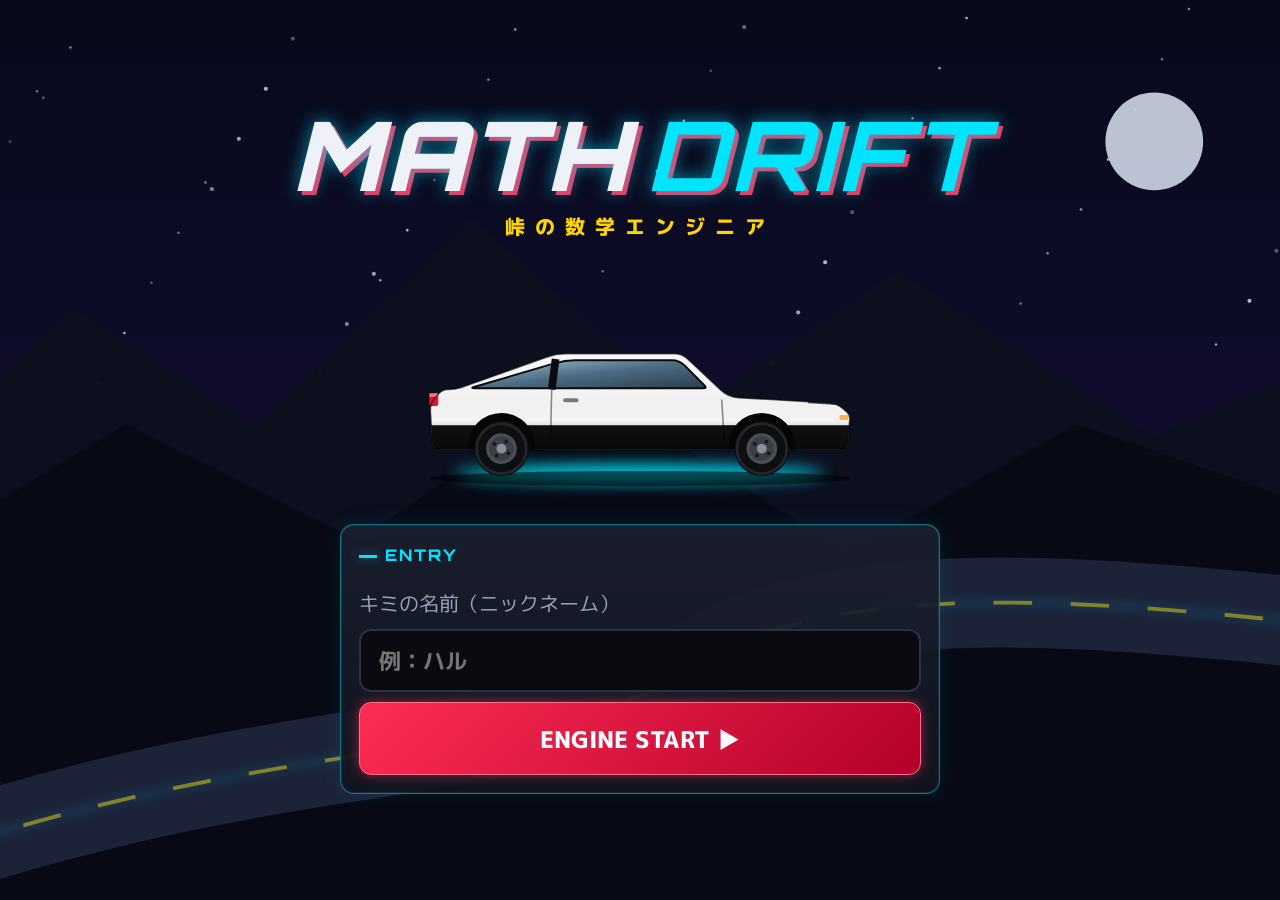
==== index.html @ 702e0f7e "MATH DRIFT: 中1数学学習ゲーム（全7章・70ステップ・702問） - ステップ学習（ブリーフィング→練習→本番）、ライバルバトル - ピットイン復習モード、手書き・テキストメモ - GP・" ====
<!doctype html>
<html lang="ja">
<head>
<meta charset="utf-8">
<meta name="viewport" content="width=device-width, initial-scale=1, viewport-fit=cover, user-scalable=no">
<meta name="theme-color" content="#07080c">
<meta name="apple-mobile-web-app-capable" content="yes">
<meta name="mobile-web-app-capable" content="yes">
<meta name="apple-mobile-web-app-status-bar-style" content="black-translucent">
<meta name="apple-mobile-web-app-title" content="MATH DRIFT">
<title>MATH DRIFT</title>
<link rel="manifest" href="manifest.webmanifest">
<link rel="icon" href="icons/icon.svg" type="image/svg+xml">
<link rel="apple-touch-icon" href="icons/icon-180.png">
<link rel="preconnect" href="https://fonts.googleapis.com">
<link rel="preconnect" href="https://fonts.gstatic.com" crossorigin>
<link href="https://fonts.googleapis.com/css2?family=Orbitron:wght@600;800;900&family=M+PLUS+1p:wght@500;700;800&display=swap" rel="stylesheet">
<link rel="stylesheet" href="css/base.css">
<link rel="stylesheet" href="css/components.css">
<link rel="stylesheet" href="css/screens.css">
</head>
<body>
<div id="app"></div>
<div id="toast-layer"></div>
<div id="modal-layer"></div>
<noscript>JavaScriptを有効にしてください。</noscript>
<script type="module" src="js/main.js"></script>
</body>
</html>
---- css/base.css ----
/* ===== MATH DRIFT : base ===== */
:root{
  --bg:#07080c;
  --bg2:#0e1118;
  --panel:#141822;
  --panel2:#1b2030;
  --line:#2a3145;
  --text:#eef2f8;
  --muted:#9aa4ba;
  --cyan:#00e5ff;
  --red:#ff2d55;
  --yellow:#ffd400;
  --green:#2bff88;
  --orange:#ff8a00;
  --purple:#b26bff;
  --ok:#2bff88;
  --ng:#ff3b5c;
  --glow-c:0 0 12px rgba(0,229,255,.55);
  --glow-r:0 0 12px rgba(255,45,85,.55);
  --radius:14px;
  --fs:20px;
  --font-jp:"M PLUS 1p","Hiragino Sans","Hiragino Kaku Gothic ProN",system-ui,sans-serif;
  --font-en:"Orbitron","M PLUS 1p",system-ui,sans-serif;
  --safe-t:env(safe-area-inset-top,0px);
  --safe-b:env(safe-area-inset-bottom,0px);
}
html[data-fs="s"]{--fs:17px}
html[data-fs="l"]{--fs:24px}
html[data-contrast="high"]{
  --bg:#000;--bg2:#000;--panel:#0b0b0b;--panel2:#161616;--line:#666;--text:#fff;--muted:#ddd;
}
html[data-anim="off"] *{animation:none!important;transition:none!important}

*{box-sizing:border-box;-webkit-tap-highlight-color:transparent}
html,body{margin:0;height:100%;background:var(--bg);color:var(--text)}
body{
  font-family:var(--font-jp);font-size:var(--fs);line-height:1.6;
  -webkit-text-size-adjust:100%;overscroll-behavior:none;
  -webkit-user-select:none;user-select:none;
  background:
    radial-gradient(1200px 600px at 80% -10%,rgba(0,229,255,.10),transparent 60%),
    radial-gradient(900px 500px at -10% 110%,rgba(255,45,85,.10),transparent 60%),
    repeating-linear-gradient(45deg,#0a0c11 0 4px,#07080c 4px 8px);
  background-attachment:fixed;
}
textarea,input{-webkit-user-select:text;user-select:text;font-family:inherit}
button{font-family:inherit;color:inherit}
#app{min-height:100%;padding-top:var(--safe-t);padding-bottom:var(--safe-b)}
.en{font-family:var(--font-en);letter-spacing:.06em}
.muted{color:var(--muted)}
.hidden{display:none!important}
.row{display:flex;gap:12px;align-items:center}
.col{display:flex;flex-direction:column;gap:12px}
.grow{flex:1}
.wrap{flex-wrap:wrap}
.center{text-align:center}
.spacer{height:16px}
h1,h2,h3{margin:0;line-height:1.3}
sup{font-size:.7em;line-height:0}
.frac{display:inline-flex;flex-direction:column;align-items:center;vertical-align:middle;margin:0 .15em;font-size:.92em;line-height:1.15}
.frac>span:first-child{border-bottom:2px solid currentColor;padding:0 .2em}
.frac>span:last-child{padding:0 .2em}
.hl{color:var(--yellow);font-weight:800}
.hc{color:var(--cyan);font-weight:800}
.hr{color:var(--red);font-weight:800}
.box{border:1px solid var(--line);border-radius:10px;padding:.4em .7em;background:rgba(255,255,255,.03);margin:.4em 0}
::-webkit-scrollbar{width:8px;height:8px}
::-webkit-scrollbar-thumb{background:#2a3145;border-radius:8px}
---- css/components.css ----
/* ===== components ===== */
.btn{
  appearance:none;border:1px solid var(--line);background:linear-gradient(180deg,#232a3b,#171c28);
  color:var(--text);font-weight:800;font-size:1em;padding:.6em 1.1em;border-radius:12px;min-height:48px;min-width:48px;
  cursor:pointer;transition:transform .08s,box-shadow .2s,border-color .2s;display:inline-flex;align-items:center;justify-content:center;gap:.4em;
}
.btn:active{transform:scale(.96)}
.btn:disabled{opacity:.4;pointer-events:none}
.btn-primary{background:linear-gradient(135deg,#00c2ff,#0077ff);border-color:#5fd8ff;box-shadow:var(--glow-c);color:#fff}
.btn-red{background:linear-gradient(135deg,#ff2d55,#b3002a);border-color:#ff6f8c;box-shadow:var(--glow-r);color:#fff}
.btn-yellow{background:linear-gradient(135deg,#ffd400,#ff9500);border-color:#ffe36b;color:#1a1300;box-shadow:0 0 12px rgba(255,212,0,.45)}
.btn-ghost{background:transparent}
.btn-sm{min-height:40px;padding:.3em .8em;font-size:.85em}
.btn-lg{font-size:1.15em;padding:.8em 1.6em;min-height:60px}
.btn-block{width:100%}
.icon-btn{width:52px;height:52px;padding:0;font-size:1.3em}

.panel{background:linear-gradient(180deg,rgba(27,32,48,.92),rgba(17,21,31,.92));border:1px solid var(--line);border-radius:var(--radius);padding:18px;position:relative}
.panel.neon{border-color:rgba(0,229,255,.45);box-shadow:0 0 0 1px rgba(0,229,255,.12) inset,0 0 24px rgba(0,229,255,.08)}
.panel-title{font-family:var(--font-en);font-weight:800;letter-spacing:.12em;font-size:.8em;color:var(--cyan);margin-bottom:8px;display:flex;align-items:center;gap:8px}
.panel-title::before{content:"";width:18px;height:3px;background:var(--cyan);box-shadow:var(--glow-c)}
.tape{height:10px;background:repeating-linear-gradient(-45deg,var(--yellow) 0 12px,#111 12px 24px);border-radius:3px;opacity:.9}

.chip{display:inline-flex;align-items:center;gap:.3em;padding:.15em .6em;border-radius:999px;font-size:.75em;font-weight:800;border:1px solid var(--line);background:rgba(255,255,255,.04)}
.chip.c{color:var(--cyan);border-color:rgba(0,229,255,.5)}
.chip.r{color:var(--red);border-color:rgba(255,45,85,.5)}
.chip.y{color:var(--yellow);border-color:rgba(255,212,0,.5)}
.chip.g{color:var(--green);border-color:rgba(43,255,136,.5)}

.topbar{position:sticky;top:0;z-index:20;display:flex;align-items:center;gap:10px;padding:10px 14px;background:rgba(7,8,12,.86);backdrop-filter:blur(10px);-webkit-backdrop-filter:blur(10px);border-bottom:1px solid var(--line)}
.topbar .title{font-weight:800;font-size:1.05em;flex:1;min-width:0;overflow:hidden;text-overflow:ellipsis;white-space:nowrap}
.gp-badge{font-family:var(--font-en);font-weight:800;color:var(--yellow);display:flex;align-items:center;gap:6px;font-size:.95em}
.gp-badge .coin{width:22px;height:22px;border-radius:50%;background:radial-gradient(circle at 35% 30%,#fff6b0,#ffd400 45%,#c79100);display:inline-flex;align-items:center;justify-content:center;color:#5a3d00;font-size:.6em;font-weight:900}

.page{max-width:1180px;margin:0 auto;padding:16px}

.stars{color:#3a4155;letter-spacing:.05em;font-size:1.05em}
.stars .on{color:var(--yellow);text-shadow:0 0 8px rgba(255,212,0,.6)}

.progress{height:10px;border-radius:99px;background:#0b0d13;border:1px solid var(--line);overflow:hidden}
.progress>div{height:100%;background:linear-gradient(90deg,var(--cyan),#7cf5ff);box-shadow:var(--glow-c);border-radius:99px;transition:width .5s}

/* toast */
#toast-layer{position:fixed;left:50%;top:calc(14px + var(--safe-t));transform:translateX(-50%);z-index:200;display:flex;flex-direction:column;gap:8px;align-items:center;pointer-events:none}
.toast{background:rgba(15,18,27,.96);border:1px solid var(--cyan);box-shadow:var(--glow-c);padding:10px 18px;border-radius:12px;font-weight:800;animation:toastIn .3s ease-out}
.toast.gp{border-color:var(--yellow);box-shadow:0 0 14px rgba(255,212,0,.5);color:var(--yellow)}
.toast.ach{border-color:var(--purple);box-shadow:0 0 14px rgba(178,107,255,.6)}
.toast.out{opacity:0;transform:translateY(-10px);transition:.4s}
@keyframes toastIn{from{opacity:0;transform:translateY(-14px)}}

/* modal */
.modal-wrap{position:fixed;inset:0;z-index:150;background:rgba(0,0,0,.7);display:flex;align-items:center;justify-content:center;padding:20px;animation:fade .2s}
.modal-wrap.out{opacity:0;transition:.2s}
.modal{background:linear-gradient(180deg,#1a2030,#10141e);border:1px solid rgba(0,229,255,.5);box-shadow:0 0 40px rgba(0,229,255,.18);border-radius:18px;max-width:620px;width:100%;max-height:88vh;overflow:auto;padding:22px;animation:pop .25s ease-out}
.modal.wide{max-width:900px}
.modal-title{font-weight:800;font-size:1.3em;margin-bottom:10px}
.modal-btns{display:flex;gap:10px;justify-content:flex-end;margin-top:18px;flex-wrap:wrap}
@keyframes fade{from{opacity:0}}
@keyframes pop{from{opacity:0;transform:scale(.92)}}

/* keypad */
.keypad{display:grid;grid-template-columns:repeat(5,1fr);gap:8px}
.key{appearance:none;border:1px solid #2c3449;background:linear-gradient(180deg,#222939,#161b27);color:var(--text);
  border-radius:12px;font-size:1.25em;font-weight:800;min-height:58px;cursor:pointer;font-family:var(--font-jp)}
.key:active{background:#2e3850;transform:scale(.95)}
.key.op{color:var(--cyan)}
.key.var{color:var(--yellow);font-style:italic;font-family:"Times New Roman",serif;font-size:1.45em}
.key.fn{font-size:.9em;color:var(--muted)}
.key.del{color:var(--red)}
.answer-box{min-height:72px;border:2px solid var(--line);border-radius:14px;background:#090b10;display:flex;align-items:center;padding:8px 16px;font-size:1.6em;font-weight:800;gap:10px;overflow-x:auto}
.answer-box.focus{border-color:var(--cyan);box-shadow:var(--glow-c)}
.answer-box .pre{color:var(--muted);font-size:.8em;white-space:nowrap}
.answer-box .val{flex:1;white-space:nowrap}
.answer-box .unit{color:var(--muted);font-size:.7em}
.answer-box .caret{display:inline-block;width:3px;height:1.1em;background:var(--cyan);vertical-align:middle;animation:blink 1s steps(1) infinite;margin-left:2px}
@keyframes blink{50%{opacity:0}}

.choices{display:grid;gap:10px}
.choice{appearance:none;text-align:left;border:2px solid var(--line);background:#11151f;color:var(--text);border-radius:14px;padding:14px 16px;font-size:1em;font-weight:700;cursor:pointer;display:flex;gap:12px;align-items:center;min-height:58px}
.choice .lbl{font-family:var(--font-en);color:var(--cyan);font-weight:900;min-width:1.6em}
.choice.sel{border-color:var(--cyan);box-shadow:var(--glow-c);background:#0f2230}
.choice.right{border-color:var(--ok);background:#0d2a1c}
.choice.wrong{border-color:var(--ng);background:#2a0f16}

.order-pool,.order-ans{display:flex;flex-wrap:wrap;gap:8px;min-height:60px;padding:8px;border-radius:12px}
.order-ans{border:2px dashed var(--line);background:#090b10}
.order-item{border:1px solid var(--line);background:#1a2030;padding:10px 14px;border-radius:10px;font-weight:700;cursor:pointer;font-size:.95em}
.order-item .no{color:var(--yellow);font-family:var(--font-en);margin-right:6px}

/* figure */
.fig{display:flex;justify-content:center;margin:10px 0}
.fig svg{max-width:100%;height:auto;max-height:300px}
.fig svg text{font-family:var(--font-jp)}

/* tabs */
.tabs{display:flex;gap:6px;overflow-x:auto;padding-bottom:4px}
.tab{appearance:none;border:1px solid var(--line);background:#121621;color:var(--muted);border-radius:10px;padding:8px 14px;font-weight:800;white-space:nowrap;cursor:pointer;min-height:44px;font-size:.9em}
.tab.on{color:#fff;border-color:var(--cyan);background:#0f2230;box-shadow:var(--glow-c)}
---- css/screens.css ----
/* ===== screens ===== */
a{color:inherit;text-decoration:none}
.small{font-size:.8em}
.text-input{background:#090b10;border:2px solid var(--line);border-radius:12px;color:var(--text);font-size:1.1em;padding:.6em .8em;width:100%;font-weight:700}
.text-input:focus{outline:none;border-color:var(--cyan);box-shadow:var(--glow-c)}
.scene-bg{position:absolute;inset:0;width:100%;height:100%;z-index:0}

/* logo */
.logo{display:flex;flex-direction:column;align-items:center}
.logo-main{font-size:clamp(46px,9vw,96px);font-weight:900;font-style:italic;letter-spacing:.04em;line-height:1;
  text-shadow:0 0 18px rgba(0,229,255,.6),4px 4px 0 #ff2d55}
.logo-main b{color:var(--cyan);margin-left:.15em}
.logo-sub{font-weight:800;letter-spacing:.5em;color:var(--yellow);margin-top:8px}
.logo-mini{font-weight:900;font-style:italic;font-size:1.15em}
.logo-mini b{color:var(--cyan);margin-left:.15em}

/* title */
.title-screen{position:relative;min-height:100vh;overflow:hidden;display:flex;align-items:center;justify-content:center}
.title-inner{position:relative;z-index:1;display:flex;flex-direction:column;align-items:center;gap:10px;padding:20px;width:100%;max-width:640px}
.title-car{width:min(560px,90vw);animation:carIn 1s cubic-bezier(.2,.8,.2,1)}
@keyframes carIn{from{transform:translateX(-120%)}}
.title-form{width:100%;display:flex;flex-direction:column;gap:10px}

/* home */
.home{display:grid;grid-template-columns:1.25fr 1fr;gap:16px}
.home-hero{grid-row:span 2;overflow:hidden;min-height:420px;display:flex;flex-direction:column;padding:0}
.hero-bg{position:absolute;inset:0;opacity:.45}
.hero-info,.hero-car,.hero-carname,.hero-stats{position:relative;z-index:1}
.hero-info{padding:18px 18px 0}
.hero-name{font-size:1.5em;font-weight:800}
.hero-name small{font-size:.5em;color:var(--muted);font-family:var(--font-en);letter-spacing:.1em}
.rank-row{display:flex;gap:12px;align-items:center;margin-top:8px}
.rank-badge{font-weight:900;font-size:1.3em;padding:.2em .6em;border:2px solid var(--yellow);color:var(--yellow);border-radius:10px;box-shadow:0 0 12px rgba(255,212,0,.4);font-style:italic}
.hero-car{display:block;margin-top:auto;padding:0 10px}
.hero-car .car-svg{width:100%;filter:drop-shadow(0 10px 20px rgba(0,0,0,.6))}
.hero-carname{text-align:center;font-weight:700;font-size:.9em;margin-top:-10px}
.hero-stats{display:grid;grid-template-columns:repeat(3,1fr);border-top:1px solid var(--line);margin-top:10px;background:rgba(0,0,0,.45)}
.hero-stats div{text-align:center;padding:10px 4px}
.hero-stats b{display:block;font-size:1.4em;color:var(--cyan)}
.hero-stats span{font-size:.75em;color:var(--muted)}
.home-menu{display:grid;grid-template-columns:repeat(3,1fr);gap:10px;align-content:start}
.menu-big{grid-column:1/-1;display:flex;flex-direction:column;padding:16px 18px;border-radius:var(--radius);
  background:linear-gradient(120deg,#ff2d55,#9b0030 60%,#3b0013);border:1px solid #ff6f8c;box-shadow:var(--glow-r);position:relative;overflow:hidden}
.menu-big::after{content:"▶";position:absolute;right:20px;top:50%;transform:translateY(-50%);font-size:2em;opacity:.8}
.mb-label{font-weight:900;font-size:.8em;letter-spacing:.2em;opacity:.85}
.mb-title{font-weight:800;font-size:1.25em;padding-right:40px}
.mb-sub{font-size:.8em;opacity:.85}
.menu-btn{display:flex;flex-direction:column;align-items:flex-start;gap:2px;padding:12px;border-radius:var(--radius);border:1px solid var(--line);
  background:linear-gradient(180deg,#1b2131,#121722);min-height:96px;position:relative;transition:transform .1s}
.menu-btn:active{transform:scale(.97)}
.menu-btn .mi{font-size:1.5em}
.menu-btn b{font-size:.95em}
.menu-btn small{color:var(--muted);font-size:.7em}
.menu-btn .badge{font-style:normal;background:var(--red);color:#fff;border-radius:99px;padding:0 .5em;margin-left:4px;font-weight:800}
.m-pit{border-color:rgba(255,212,0,.4)}
.daily .task{display:flex;gap:10px;align-items:center;padding:8px 4px;border-bottom:1px dashed var(--line)}
.daily .task:last-child{border-bottom:0}
.tchk{width:28px;height:28px;border:2px solid var(--line);border-radius:8px;display:inline-flex;align-items:center;justify-content:center;color:var(--green);font-weight:900}
.task.done .tchk{border-color:var(--green);box-shadow:0 0 8px rgba(43,255,136,.5)}
.task.done .grow{color:var(--muted);text-decoration:line-through}
.tprog{font-size:.85em;color:var(--cyan)}
.treward{font-size:.8em;color:var(--yellow);font-weight:800;min-width:64px;text-align:right}
.task.bonus .grow{font-weight:800}
.cal{display:grid;grid-template-columns:repeat(7,1fr);gap:6px}
.cal-day{border:1px solid var(--line);border-radius:10px;text-align:center;padding:6px 2px;background:#0d1018}
.cal-day small{display:block;font-family:var(--font-en);font-size:.55em;color:var(--muted)}
.cal-day b{font-size:.85em;color:var(--yellow)}
.cal-day.got{opacity:.5}
.cal-day.got b::after{content:" ✔";color:var(--green)}
.cal-day.today{border-color:var(--yellow);box-shadow:0 0 12px rgba(255,212,0,.5)}
.login-big{font-size:3em;font-weight:900;color:var(--yellow);font-style:italic}
.login-gp{font-size:2.2em;font-weight:900;color:var(--yellow);text-shadow:0 0 18px rgba(255,212,0,.6)}

/* map */
.grade-head{margin:16px 0}
.grade-sub{color:var(--cyan);font-size:.75em;letter-spacing:.3em}
.chapter-grid{display:grid;grid-template-columns:repeat(auto-fill,minmax(260px,1fr));gap:14px}
.ch-card{display:flex;flex-direction:column;gap:4px;padding:14px;border-radius:var(--radius);border:1px solid var(--line);background:linear-gradient(160deg,#1a2030,#0e121b);position:relative;overflow:hidden;transition:transform .1s}
.ch-card:active{transform:scale(.98)}
.ch-card.beat{border-color:rgba(43,255,136,.5)}
.ch-no{font-weight:900;color:var(--red);letter-spacing:.15em;font-size:.75em}
.ch-title{font-weight:800;font-size:1.2em}
.ch-stage{color:var(--muted);font-size:.85em}
.ch-car{margin:0 -10px}
.ch-rival{display:flex;flex-direction:column;font-weight:800;font-size:.9em}
.ch-rival small{color:var(--muted);font-weight:500}
.ch-foot{display:flex;gap:10px;align-items:center;font-size:.8em;color:var(--muted);margin-top:4px}
.soon{padding:40px}

/* chapter */
.ch-hero{display:grid;grid-template-columns:1.2fr 1fr;gap:16px;align-items:center}
.ch-hero h2{font-size:1.6em}
.ch-hero-r .car-svg{width:100%}
.sec{margin-top:22px}
.sec-title{display:flex;gap:12px;align-items:baseline;font-size:1.1em;margin-bottom:10px}
.sec-title .en{color:var(--cyan);font-size:.65em;letter-spacing:.2em}
.step-list{display:grid;gap:8px}
.step-card{display:flex;align-items:center;gap:14px;padding:12px 16px;border-radius:12px;border:1px solid var(--line);background:#121722;min-height:60px}
.step-card.clear{border-color:rgba(0,229,255,.35)}
.step-no{color:var(--muted);font-size:.8em;min-width:3.5em}
.step-title{flex:1;font-weight:700}
.battle-card{display:grid;grid-template-columns:auto 1fr auto;gap:16px;align-items:center;margin-top:26px;padding:18px 20px;border-radius:var(--radius);
  background:linear-gradient(120deg,#2a0010,#5a0020 50%,#1a0008);border:2px solid var(--red);box-shadow:var(--glow-r)}
.battle-card.beat{border-color:var(--green);box-shadow:0 0 14px rgba(43,255,136,.4)}
.bc-label{font-weight:900;font-style:italic;color:var(--red);font-size:1.1em}
.bc-title{font-weight:800;font-size:1.2em;display:flex;flex-direction:column}
.bc-title small{font-weight:500;color:var(--muted);font-size:.65em}

/* brief */
.step-brief{max-width:900px}
.brief-top{margin-bottom:12px}
.brief-card{background:linear-gradient(180deg,#151b28,#0f131c);border:1px solid var(--line);border-left:5px solid var(--cyan);border-radius:var(--radius);padding:20px 22px;margin-bottom:14px}
.brief-h{font-weight:800;font-size:1.25em;margin-bottom:10px;display:flex;gap:12px;align-items:baseline}
.brief-h .en{color:var(--cyan);font-size:.6em;letter-spacing:.15em;white-space:nowrap}
.brief-b{line-height:1.9;-webkit-user-select:text;user-select:text}
.brief-ex{margin-top:14px;padding:12px 16px;border-radius:12px;background:rgba(255,212,0,.06);border:1px dashed rgba(255,212,0,.4);line-height:1.9}
.ex-label{color:var(--yellow);font-size:.7em;letter-spacing:.2em}
.brief-dots{display:flex;gap:8px;justify-content:center;margin:6px 0 14px}
.brief-dots i{width:10px;height:10px;border-radius:50%;background:#2a3145}
.brief-dots i.on{background:var(--cyan);box-shadow:var(--glow-c)}
.brief-nav{display:flex;justify-content:space-between;gap:12px}
.brief-skip{text-align:center;margin-top:16px}
.inter{padding-top:40px}
.inter-label{color:var(--cyan);font-weight:900;letter-spacing:.2em}

/* quiz */
.quiz{display:flex;flex-direction:column;min-height:100vh;min-height:100dvh}
.quiz-top .title{font-size:.95em}
.q-dots{display:flex;gap:4px;flex-wrap:wrap;max-width:240px}
.q-dots i{width:12px;height:12px;border-radius:3px;background:#2a3145;transform:skewX(-15deg)}
.q-dots i.ok{background:var(--green)}
.q-dots i.ng{background:var(--red)}
.q-dots i.now{background:var(--cyan);box-shadow:var(--glow-c)}
.quiz-body{flex:1;display:grid;grid-template-columns:1.15fr 1fr;gap:16px;padding:16px;max-width:1280px;width:100%;margin:0 auto}
.q-pane{position:relative;display:flex;flex-direction:column;gap:12px;min-height:0}
.q-card{background:linear-gradient(180deg,#151b28,#10141e);border:1px solid var(--line);border-radius:var(--radius);padding:18px 20px}
.q-no{font-weight:900;color:var(--cyan);font-size:.9em;margin-bottom:6px}
.q-text{font-size:1.12em;line-height:1.9;font-weight:500}
.q-hint{border:1px dashed var(--cyan);border-radius:12px;padding:10px 14px;background:rgba(0,229,255,.06);font-size:.95em}
.work-space{flex:1;min-height:220px;border:1px dashed #2a3145;border-radius:var(--radius);display:flex;align-items:flex-start;justify-content:center;padding:10px;
  background-image:linear-gradient(#1a1f2c 1px,transparent 1px),linear-gradient(90deg,#1a1f2c 1px,transparent 1px);background-size:28px 28px}
.work-space span{color:#3d4660;font-size:.8em}
.memo-canvas{position:absolute;left:0;top:0;pointer-events:none;z-index:5;touch-action:none}
.memo-canvas.active{pointer-events:auto;cursor:crosshair}
.q-pane.drawing{outline:2px solid var(--yellow);outline-offset:4px;border-radius:var(--radius)}
.memo-toolbar{position:fixed;left:50%;bottom:calc(14px + var(--safe-b));transform:translateX(-50%);z-index:60;display:flex;gap:8px;align-items:center;flex-wrap:wrap;justify-content:center;
  background:rgba(12,14,20,.96);border:1px solid var(--yellow);border-radius:16px;padding:8px 12px;box-shadow:0 0 20px rgba(255,212,0,.25);max-width:96vw}
.mt-color{width:40px;height:40px;border-radius:50%;border:3px solid #333;background:var(--c);cursor:pointer}
.mt-color.on{border-color:#fff;box-shadow:0 0 0 2px var(--c)}
.memo-text{width:100%;min-height:200px;background:#090b10;color:var(--text);border:1px solid var(--line);border-radius:12px;padding:12px;font-size:1em}
.a-pane{display:flex;flex-direction:column;gap:12px}
.a-input{display:flex;flex-direction:column;gap:12px}
.fields{display:flex;flex-direction:column;gap:8px}
.fields .answer-box{min-height:60px;font-size:1.35em}
.answer-box.right{border-color:var(--ok);box-shadow:0 0 12px rgba(43,255,136,.4)}
.answer-box.wrong{border-color:var(--ng);box-shadow:0 0 12px rgba(255,59,92,.4)}
.result{border-radius:var(--radius);border:1px solid var(--line);background:#10141e;padding:16px;display:flex;flex-direction:column;gap:10px;animation:pop .25s}
.res-head{display:flex;gap:12px;align-items:baseline;flex-wrap:wrap}
.res-head .en{font-size:2em;font-weight:900;font-style:italic}
.res-head.ok .en{color:var(--green);text-shadow:0 0 16px rgba(43,255,136,.6)}
.res-head.ng .en{color:var(--red);text-shadow:0 0 16px rgba(255,45,85,.6)}
.res-msg{color:var(--yellow);font-weight:700}
.res-ans{font-size:1.15em;padding:8px 12px;border-radius:10px;background:rgba(43,255,136,.08);border:1px solid rgba(43,255,136,.3)}
.explain{border-left:4px solid var(--yellow);padding:8px 14px;background:rgba(255,212,0,.04);border-radius:8px;line-height:1.9;-webkit-user-select:text;user-select:text}
.ex-line+.ex-line{margin-top:4px}
.res-btns{display:flex;gap:10px;flex-wrap:wrap}
.qtable{border-collapse:collapse;margin:10px auto;font-size:.95em}
.qtable th,.qtable td{border:1px solid #3a4258;padding:6px 12px;text-align:center;min-width:44px}
.qtable th{background:#1a2030;color:var(--cyan)}

/* battle */
.race{position:relative;margin:10px 16px 0;padding:8px 70px 8px 8px;border-radius:12px;background:#0b0d13;border:1px solid var(--line)}
.lane{position:relative;height:44px;border-bottom:2px dashed #2a3145}
.lane:last-of-type{border-bottom:0}
.lane-car{position:absolute;top:0;width:96px;transition:left .8s cubic-bezier(.2,.8,.2,1)}
.lane-car .car-svg{width:96px;height:44px}
.lane-car.rival{filter:drop-shadow(0 0 6px rgba(255,45,85,.6))}
.goal{position:absolute;right:8px;top:50%;transform:translateY(-50%);font-weight:900;color:var(--yellow);background:repeating-linear-gradient(45deg,#fff 0 6px,#111 6px 12px);-webkit-background-clip:text;background-clip:text;font-size:1.1em;writing-mode:vertical-rl}
.vs-wrap{display:grid;grid-template-columns:1fr auto 1fr;align-items:center;gap:10px;margin:20px 0}
.vs-side{display:flex;flex-direction:column;align-items:center;text-align:center}
.vs-side small{color:var(--muted)}
.vs-car{width:100%}
.vs-car.flip .car-svg{transform:scaleX(-1)}
.vs{font-size:3em;font-weight:900;font-style:italic;color:var(--red);text-shadow:0 0 20px rgba(255,45,85,.8)}

/* result */
.result-page{max-width:860px;display:flex;flex-direction:column;gap:16px}
.result-hero{text-align:center;padding:26px;border-radius:var(--radius);border:2px solid var(--line);background:#0f131c}
.result-hero.win{border-color:var(--cyan);box-shadow:0 0 30px rgba(0,229,255,.25)}
.result-hero.lose{border-color:#5a2030}
.rh-label{font-size:2.2em;font-weight:900;font-style:italic;color:var(--cyan);text-shadow:0 0 18px rgba(0,229,255,.6)}
.lose .rh-label{color:var(--red);text-shadow:0 0 18px rgba(255,45,85,.5)}
.rh-score{font-size:3.2em;font-weight:900}
.rh-score small{font-size:.4em;color:var(--muted)}
.rh-stars{font-size:2.2em}
.rh-gp{font-size:1.8em;color:var(--yellow);font-weight:900;margin-top:8px;text-shadow:0 0 14px rgba(255,212,0,.6)}
.unlock{margin-top:14px;padding:12px;border:1px solid var(--yellow);border-radius:12px}
.unlock .en{color:var(--yellow);font-weight:900;letter-spacing:.2em}
.res-list{display:flex;flex-wrap:wrap;gap:8px}
.res-item{padding:8px 12px;border-radius:10px;border:1px solid var(--line);font-weight:700;min-width:70px;text-align:center}
.res-item.ok b{color:var(--green)}
.res-item.ng{border-color:rgba(255,45,85,.5)}
.res-item.ng b{color:var(--red)}
.result-btns{justify-content:center}

/* pit */
.pit-summary{display:grid;grid-template-columns:repeat(4,1fr);gap:10px;margin-bottom:12px}
.ps{text-align:center;padding:12px;border-radius:12px;border:1px solid var(--line);background:#121722}
.ps b{display:block;font-size:1.8em}
.ps span{font-size:.8em;color:var(--muted)}
.ps-r b{color:var(--red)}.ps-y b{color:var(--yellow)}.ps-g b{color:var(--green)}
.pit-actions{margin-bottom:14px}
.pit-list{margin-top:14px;display:flex;flex-direction:column;gap:12px}
.pit-gtitle{font-weight:800;color:var(--cyan);margin-bottom:6px;font-size:.95em}
.pit-item{display:flex;gap:12px;align-items:center;padding:10px 14px;border-radius:12px;background:#121722;border:1px solid var(--line);margin-bottom:6px;min-height:56px}
.pi-st{white-space:nowrap}
.pi-q{flex:1;font-size:.9em;overflow:hidden;text-overflow:ellipsis;white-space:nowrap}
.pi-meta{color:var(--muted);font-size:.75em;white-space:nowrap}

/* notes */
.note-ch{margin-bottom:12px}
.note-ch summary{cursor:pointer;font-size:1.05em;padding:4px 0;list-style:none}
.note-ch summary::before{content:"▸ ";color:var(--cyan)}
.note-ch[open]>summary::before{content:"▾ "}
.note-step{margin:8px 0 8px 10px}
.note-step summary{cursor:pointer;font-weight:700;padding:6px 0;color:var(--text)}
.note-cards{padding:8px 0}

/* garage */
.garage-view{display:grid;grid-template-columns:1.4fr 1fr;gap:14px;align-items:center;background:
  radial-gradient(600px 200px at 35% 90%,rgba(0,229,255,.12),transparent 70%),linear-gradient(180deg,#10141e,#0a0c12)}
.gv-car .car-svg{width:100%;filter:drop-shadow(0 12px 18px rgba(0,0,0,.7))}
.gv-info h2{font-size:1.3em;margin:6px 0}
.statbars{margin-top:10px;display:flex;flex-direction:column;gap:6px}
.sb{display:grid;grid-template-columns:70px 1fr 36px;gap:8px;align-items:center;font-size:.8em}
.sbar{height:10px;background:#0b0d13;border-radius:99px;overflow:hidden;border:1px solid var(--line)}
.sbar div{height:100%;border-radius:99px;transition:width .4s}
.car-strip{display:flex;gap:10px;overflow-x:auto;padding:12px 0}
.cs-item{flex:0 0 150px;border:1px solid var(--line);background:#121722;border-radius:12px;padding:6px;cursor:pointer;display:flex;flex-direction:column;align-items:center;color:var(--text)}
.cs-item.on{border-color:var(--cyan);box-shadow:var(--glow-c)}
.cs-item small{font-size:.7em;color:var(--muted)}
.cs-add{justify-content:center;font-size:1.6em;color:var(--yellow);border-style:dashed}
.swatches{display:grid;grid-template-columns:repeat(auto-fill,minmax(110px,1fr));gap:10px;margin-top:10px}
.swatch{border:2px solid var(--line);background:#121722;border-radius:12px;padding:8px;display:flex;flex-direction:column;align-items:center;gap:4px;cursor:pointer;color:var(--text);position:relative}
.swatch .sw{width:44px;height:44px;border-radius:50%;border:2px solid rgba(255,255,255,.3)}
.swatch small{font-size:.7em;text-align:center}
.swatch em{font-style:normal;font-size:.7em;color:var(--yellow)}
.swatch.on,.opt.on{border-color:var(--cyan);box-shadow:var(--glow-c)}
.swatch.locked .sw{opacity:.5}
.opt-grid{display:grid;grid-template-columns:repeat(auto-fill,minmax(170px,1fr));gap:10px;margin-top:10px}
.opt{border:2px solid var(--line);background:#121722;border-radius:12px;padding:12px;display:flex;flex-direction:column;gap:2px;cursor:pointer;color:var(--text);text-align:left;min-height:70px}
.opt small{color:var(--muted)}
.opt.locked small{color:var(--yellow)}
.height-ctl{margin-top:16px}
.height-ctl input[type=range]{width:100%;height:40px;accent-color:var(--cyan)}
input[type=color]{width:44px;height:32px;border:0;background:none;padding:0;margin-left:6px}
.dealer-grid{display:grid;grid-template-columns:repeat(auto-fill,minmax(260px,1fr));gap:14px;margin-top:12px}
.dealer-card{border:1px solid var(--line);border-radius:var(--radius);padding:12px;background:#121722;display:flex;flex-direction:column;gap:6px}
.dealer-card.own{border-color:rgba(0,229,255,.4)}
.dc-foot{margin-top:auto}

/* records & settings */
.rec-stats{display:grid;grid-template-columns:repeat(6,1fr);gap:10px;margin-bottom:14px}
.rec-stats .panel{text-align:center;padding:12px}
.rec-stats small{display:block;color:var(--muted);font-size:.75em}
.rec-stats b{font-size:1.4em;color:var(--cyan)}
.records .panel+.panel{margin-top:14px}
.ch-meter{display:grid;grid-template-columns:200px 1fr 70px;gap:10px;align-items:center;margin:8px 0;font-size:.9em}
.cm-bar{height:14px;background:#0b0d13;border:1px solid var(--line);border-radius:99px;overflow:hidden;display:flex}
.cm-bar .g{background:var(--green)}.cm-bar .r{background:var(--red)}
.ach-grid{display:grid;grid-template-columns:repeat(auto-fill,minmax(180px,1fr));gap:10px}
.ach{border:1px solid var(--line);border-radius:12px;padding:12px;display:flex;flex-direction:column;align-items:center;text-align:center;opacity:.45}
.ach.got{opacity:1;border-color:var(--purple);box-shadow:0 0 12px rgba(178,107,255,.3)}
.ach-ic{font-size:1.8em}
.ach small{color:var(--muted);font-size:.72em}
.settings .panel{margin-bottom:14px}
.set-row{display:flex;gap:8px;align-items:center;flex-wrap:wrap;margin:8px 0}
.set-row>span{min-width:140px;font-weight:700}

/* story */
.story{position:fixed;inset:0;z-index:120;background:#000;overflow:hidden;animation:fade .3s}
.story.out{opacity:0;transition:.3s}
.story-title{position:absolute;top:calc(20px + var(--safe-t));left:24px;z-index:2;font-weight:900;font-style:italic;font-size:1.1em;color:var(--yellow);text-shadow:0 0 12px rgba(255,212,0,.6);
  background:rgba(0,0,0,.5);padding:6px 14px;border-left:4px solid var(--yellow)}
.story-skip{position:absolute;top:calc(18px + var(--safe-t));right:20px;z-index:3}
.story-chara{position:absolute;left:4%;bottom:180px;z-index:1;width:min(280px,34vw)}
.chara-in{animation:charaIn .35s ease-out;filter:drop-shadow(0 0 20px var(--c))}
@keyframes charaIn{from{opacity:0;transform:translateX(-30px)}}
.portrait{width:100%}
.story-box{position:absolute;left:3%;right:3%;bottom:calc(20px + var(--safe-b));z-index:2;min-height:150px;background:rgba(6,8,14,.92);border:2px solid var(--cyan);border-radius:16px;padding:18px 24px 26px;box-shadow:0 0 30px rgba(0,0,0,.6)}
.story-name{position:absolute;top:-18px;left:20px;background:#0b0e16;border:1px solid var(--line);padding:2px 14px;border-radius:8px;font-weight:800}
.story-name small{margin-left:10px;color:var(--muted);font-size:.7em}
.story-text{font-size:1.15em;line-height:1.9;font-weight:600}
.story-text.narration{color:#c8d0e0;font-style:italic}
.story-next{position:absolute;right:20px;bottom:6px;color:var(--cyan);animation:blink 1s infinite}

/* ===== responsive ===== */
@media (max-width:900px){
  .home{grid-template-columns:1fr}
  .home-hero{grid-row:auto}
  .quiz-body{grid-template-columns:1fr}
  .work-space{min-height:160px}
  .ch-hero,.garage-view{grid-template-columns:1fr}
  .rec-stats{grid-template-columns:repeat(3,1fr)}
  .ch-meter{grid-template-columns:130px 1fr 60px}
  .q-dots{display:none}
}
@media (max-width:600px){
  .home-menu{grid-template-columns:repeat(2,1fr)}
  .pit-summary{grid-template-columns:repeat(2,1fr)}
  .battle-card{grid-template-columns:1fr}
  .topbar .btn-sm{padding:.3em .5em}
}
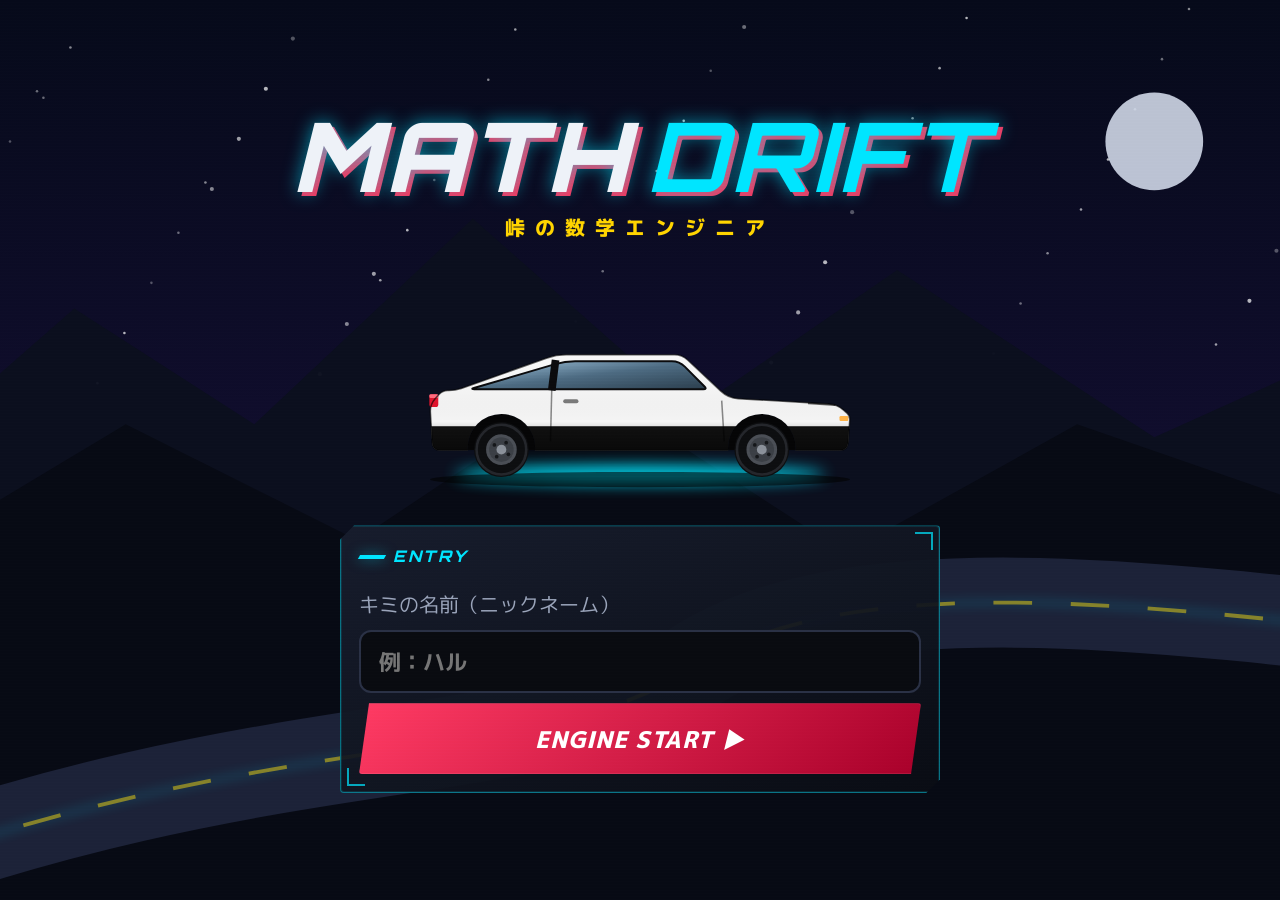
==== commit e3793b29: "UI刷新：アニメ風キャラ立ち絵・レースゲームHUD風デザイン・VS画面とカットイン Co-Authored-By: Claude Opus 5.5 <noreply@anthropic.com>" ====
--- a/index.html
+++ b/index.html
@@ -18,6 +18,7 @@
 <link rel="stylesheet" href="css/base.css">
 <link rel="stylesheet" href="css/components.css">
 <link rel="stylesheet" href="css/screens.css">
+<link rel="stylesheet" href="css/hud.css">
 </head>
 <body>
 <div id="app"></div>
--- a/css/components.css
+++ b/css/components.css
@@ -96,3 +96,12 @@
 .tabs{display:flex;gap:6px;overflow-x:auto;padding-bottom:4px}
 .tab{appearance:none;border:1px solid var(--line);background:#121621;color:var(--muted);border-radius:10px;padding:8px 14px;font-weight:800;white-space:nowrap;cursor:pointer;min-height:44px;font-size:.9em}
 .tab.on{color:#fff;border-color:var(--cyan);background:#0f2230;box-shadow:var(--glow-c)}
+
+/* 分数入力（分母 → 分子） */
+.answer-box .frac.in{font-size:.85em;margin:0 .2em}
+.fpart{display:block;min-width:1.4em;text-align:center;padding:0 .25em;border-radius:6px}
+.fpart.on{background:rgba(0,229,255,.18);box-shadow:0 0 0 2px var(--cyan) inset}
+.fbox{font-style:normal;color:#4a5470}
+.key.fkey .fk{font-size:.62em;line-height:1.25;display:inline-flex;flex-direction:column;align-items:center;white-space:nowrap}
+.key.fkey .fk b{font-size:1.4em;color:var(--yellow)}
+.key.fkey.fon{border-color:var(--yellow);box-shadow:0 0 10px rgba(255,212,0,.45);color:var(--yellow)}
--- a/css/hud.css
+++ b/css/hud.css
@@ -0,0 +1,236 @@
+/* ===== HUD テーマ（レースゲーム風）: 既存スタイルの上書き ===== */
+:root{--cut:14px;--hud-line:rgba(0,229,255,.35)}
+
+body{
+  background:
+    radial-gradient(1400px 700px at 75% -20%,rgba(0,229,255,.13),transparent 60%),
+    radial-gradient(1000px 600px at -10% 120%,rgba(255,45,85,.12),transparent 60%),
+    linear-gradient(rgba(0,229,255,.035) 1px,transparent 1px) 0 0/48px 48px,
+    linear-gradient(90deg,rgba(0,229,255,.035) 1px,transparent 1px) 0 0/48px 48px,
+    #05060a;
+  background-attachment:fixed;
+}
+body::after{content:"";position:fixed;inset:0;pointer-events:none;z-index:300;
+  background:repeating-linear-gradient(0deg,rgba(255,255,255,.018) 0 1px,transparent 1px 3px);mix-blend-mode:overlay}
+
+/* 画面切り替え */
+#app.screen-in>*{animation:screenIn .38s cubic-bezier(.2,.8,.2,1)}
+@keyframes screenIn{from{opacity:0;transform:translateX(26px) skewX(-2deg)}}
+
+/* パネル：角を斜めにカット＋HUDの角括弧 */
+.panel,.q-card,.brief-card,.result,.dealer-card,.ch-card,.step-card,.pit-item,.menu-btn,.ps,.opt,.swatch,.cs-item,.ach,.result-hero,.res-item{
+  border-radius:4px;
+  clip-path:polygon(var(--cut) 0,100% 0,100% calc(100% - var(--cut)),calc(100% - var(--cut)) 100%,0 100%,0 var(--cut));
+}
+.panel{background:linear-gradient(160deg,rgba(24,30,46,.94),rgba(10,13,20,.94));border-color:#263049}
+.panel::after,.q-card::after,.result-hero::after{content:"";position:absolute;inset:6px;pointer-events:none;
+  background:
+    linear-gradient(var(--cyan),var(--cyan)) right top/18px 2px no-repeat,
+    linear-gradient(var(--cyan),var(--cyan)) right top/2px 18px no-repeat,
+    linear-gradient(var(--cyan),var(--cyan)) left bottom/18px 2px no-repeat,
+    linear-gradient(var(--cyan),var(--cyan)) left bottom/2px 18px no-repeat;opacity:.7}
+.panel-title{font-style:italic;letter-spacing:.16em}
+.panel-title::before{width:26px;height:4px;transform:skewX(-30deg)}
+
+/* ボタン：平行四辺形 */
+.btn{border-radius:3px;clip-path:polygon(10px 0,100% 0,calc(100% - 10px) 100%,0 100%);padding-left:1.4em;padding-right:1.4em;
+  font-style:italic;letter-spacing:.03em;border:0;background:linear-gradient(180deg,#2a3247,#181d2b);box-shadow:inset 0 0 0 1px rgba(255,255,255,.08);position:relative;overflow:hidden}
+.btn::after{content:"";position:absolute;top:0;bottom:0;width:40%;left:-60%;background:linear-gradient(100deg,transparent,rgba(255,255,255,.28),transparent);transform:skewX(-20deg);pointer-events:none}
+.btn:active::after{animation:scan .45s ease-out}
+@keyframes scan{to{left:120%}}
+.btn-primary{background:linear-gradient(135deg,#19d4ff,#0063ff)}
+.btn-red{background:linear-gradient(135deg,#ff3b63,#a8002a)}
+.btn-yellow{background:linear-gradient(135deg,#ffe14a,#ff8a00)}
+.btn-ghost{background:transparent;box-shadow:none}
+.icon-btn{clip-path:none;border-radius:50%;padding:0;font-style:normal}
+.key{border-radius:6px}
+.tab{border-radius:3px;clip-path:polygon(8px 0,100% 0,calc(100% - 8px) 100%,0 100%);font-style:italic;padding-left:1.2em;padding-right:1.2em}
+.chip{border-radius:2px;transform:skewX(-12deg)}
+.chip>*{display:inline-block}
+
+/* トップバー */
+.topbar{background:linear-gradient(90deg,rgba(5,7,12,.95),rgba(10,16,28,.9));border-bottom:0;box-shadow:0 1px 0 var(--hud-line),0 6px 20px rgba(0,0,0,.5)}
+.topbar::after{content:"";position:absolute;left:0;right:0;bottom:-3px;height:3px;background:linear-gradient(90deg,var(--cyan) 0 22%,transparent 22% 24%,var(--red) 24% 28%,transparent 28%);opacity:.9}
+.topbar .title{font-style:italic;letter-spacing:.04em}
+.gp-badge{background:rgba(255,212,0,.08);padding:4px 12px 4px 6px;clip-path:polygon(8px 0,100% 0,calc(100% - 8px) 100%,0 100%)}
+
+/* ===== ホーム ===== */
+.home-hero{min-height:470px}
+.hero-bg{opacity:.55}
+.hero-lines{position:absolute;inset:0;overflow:hidden;z-index:0;pointer-events:none}
+.hero-lines i{position:absolute;height:2px;width:30%;background:linear-gradient(90deg,transparent,rgba(0,229,255,.7));animation:speedLine 1.6s linear infinite}
+.hero-lines i:nth-child(1){top:58%;animation-delay:0s}.hero-lines i:nth-child(2){top:66%;animation-delay:.5s;width:20%}
+.hero-lines i:nth-child(3){top:74%;animation-delay:.9s}.hero-lines i:nth-child(4){top:62%;animation-delay:1.2s;width:14%;background:linear-gradient(90deg,transparent,rgba(255,45,85,.7))}
+.hero-lines i:nth-child(5){top:80%;animation-delay:.3s;width:24%}
+@keyframes speedLine{from{left:110%}to{left:-40%}}
+.hero-top{position:relative;z-index:1;display:flex;gap:14px;align-items:center;padding:16px 16px 0}
+.hero-gauge{width:132px;flex:0 0 132px}
+.gauge{width:100%;display:block;filter:drop-shadow(0 0 8px rgba(0,229,255,.35))}
+.gauge-big{font-family:var(--font-en);font-weight:900;font-style:italic;font-size:34px;fill:#fff}
+.hero-gauge.long .gauge-big{font-size:19px}
+.gauge-small{font-family:var(--font-en);font-weight:800;font-size:8.5px;letter-spacing:.12em;fill:var(--cyan)}
+.hero-info{padding:0;flex:1;min-width:0}
+.hud-label{font-size:.62em;color:var(--cyan);letter-spacing:.25em;font-weight:800}
+.hero-name{font-size:1.7em;font-weight:800;font-style:italic;line-height:1.2;overflow:hidden;text-overflow:ellipsis;white-space:nowrap}
+.hero-team{font-size:.7em;color:var(--yellow);letter-spacing:.2em;font-weight:800}
+.hero-me{position:absolute;right:6px;top:4px;width:150px;z-index:0;opacity:.95;
+  -webkit-mask-image:linear-gradient(180deg,#000 70%,transparent);mask-image:linear-gradient(180deg,#000 70%,transparent);filter:drop-shadow(0 0 14px rgba(0,229,255,.35))}
+.hero-car{margin-top:auto;position:relative}
+.hero-car::after{content:"";position:absolute;left:12%;right:12%;bottom:6%;height:16px;border-radius:50%;background:radial-gradient(closest-side,rgba(0,229,255,.45),transparent);filter:blur(4px);z-index:-1}
+.hero-carname{font-style:italic}
+.hero-carname .en{color:var(--cyan);font-size:.8em;margin-right:6px}
+.hero-stats{background:linear-gradient(90deg,rgba(0,0,0,.65),rgba(0,20,30,.65));border-top:1px solid var(--hud-line)}
+.hero-stats b{font-style:italic;font-size:1.6em;text-shadow:0 0 10px rgba(0,229,255,.5)}
+
+.menu-big{border-radius:4px;clip-path:polygon(18px 0,100% 0,100% calc(100% - 18px),calc(100% - 18px) 100%,0 100%,0 18px);min-height:150px;
+  background:linear-gradient(115deg,#ff2d55 0,#a3002e 45%,#2a0010 100%);padding-right:150px}
+.menu-big::before{content:"";position:absolute;inset:0;background:repeating-linear-gradient(-60deg,rgba(255,255,255,.06) 0 2px,transparent 2px 14px);pointer-events:none}
+.menu-big::after{display:none}
+.mb-chara{position:absolute;right:-6px;bottom:-34px;width:170px;filter:drop-shadow(-4px 0 12px rgba(0,0,0,.6))}
+.mb-label{font-style:italic;font-size:.9em;letter-spacing:.3em}
+.mb-title{font-size:1.35em;font-style:italic;padding-right:0}
+.mb-say{margin-top:6px;font-size:.78em;background:rgba(0,0,0,.35);padding:4px 10px;align-self:flex-start;clip-path:polygon(6px 0,100% 0,calc(100% - 6px) 100%,0 100%)}
+.menu-btn{background:linear-gradient(160deg,#1c2336,#0d1119);border-color:#263049;overflow:hidden}
+.menu-btn::after{content:"";position:absolute;right:-20px;bottom:-20px;width:70px;height:70px;border:2px solid rgba(0,229,255,.12);transform:rotate(45deg)}
+.menu-btn b{font-style:italic}
+.menu-btn .mi{filter:drop-shadow(0 0 6px rgba(0,229,255,.5))}
+.cal-day{border-radius:3px;clip-path:polygon(6px 0,100% 0,calc(100% - 6px) 100%,0 100%)}
+.tchk{border-radius:3px;transform:skewX(-10deg)}
+.rank-badge{border-radius:3px}
+
+/* ===== マップ ===== */
+.grade-head h2{font-style:italic;font-size:1.7em}
+.route{display:flex;align-items:center;margin:4px 0 18px;padding:12px 16px;background:rgba(0,0,0,.35);border:1px solid #1e2638;clip-path:polygon(12px 0,100% 0,calc(100% - 12px) 100%,0 100%);overflow-x:auto}
+.route-node{display:flex;flex-direction:column;align-items:center;gap:2px;font-size:.7em;color:var(--muted);flex:0 0 auto}
+.route-node i{width:22px;height:22px;transform:rotate(45deg);border:2px solid #3a4560;background:#0b0e16}
+.route-node.run i{border-color:var(--cyan);box-shadow:var(--glow-c)}
+.route-node.beat i{border-color:var(--green);background:var(--green);box-shadow:0 0 10px rgba(43,255,136,.6)}
+.route-line{flex:1;min-width:24px;height:3px;margin:0 6px 16px;background:repeating-linear-gradient(90deg,#2b3550 0 10px,transparent 10px 16px)}
+.ch-card{background:linear-gradient(160deg,#1a2133,#0a0d14);min-height:300px;border-color:#263049}
+.ch-card::before{content:"";position:absolute;inset:0;background:radial-gradient(260px 200px at 95% 10%,color-mix(in srgb,var(--c) 30%,transparent),transparent 70%);pointer-events:none}
+.ch-chara{position:absolute;right:-14px;top:-6px;width:150px;opacity:.9;z-index:0;
+  -webkit-mask-image:linear-gradient(180deg,#000 55%,transparent 85%);mask-image:linear-gradient(180deg,#000 55%,transparent 85%)}
+.ch-card>*:not(.ch-chara){position:relative;z-index:1}
+.ch-no{font-style:italic;font-size:.85em}
+.ch-title{font-style:italic;font-size:1.3em;max-width:62%}
+.ch-stage{max-width:60%}
+.ch-car{margin-top:auto}
+.ch-hero-r{position:relative}
+.ch-hero-chara{width:170px;margin:-10px auto -40px;filter:drop-shadow(0 0 16px color-mix(in srgb,var(--c) 60%,transparent))}
+.step-card{background:linear-gradient(90deg,#141a28,#0e121b);border-color:#222b40}
+.step-card.clear{border-color:rgba(0,229,255,.4);background:linear-gradient(90deg,#0f2030,#0e121b)}
+.step-title{font-style:italic}
+.battle-card{border-radius:4px;clip-path:polygon(18px 0,100% 0,100% calc(100% - 18px),calc(100% - 18px) 100%,0 100%,0 18px)}
+.sec-title{font-style:italic}
+
+/* ===== 問題画面 ===== */
+.quiz-top{box-shadow:0 1px 0 var(--hud-line)}
+.q-card{background:linear-gradient(170deg,#161d2c,#0b0f17);border-color:#263049;padding-top:22px}
+.q-card::before{content:"";position:absolute;left:0;top:0;height:4px;width:38%;background:linear-gradient(90deg,var(--cyan),transparent)}
+.q-no{font-style:italic;letter-spacing:.12em}
+.answer-box{border-radius:4px;clip-path:polygon(10px 0,100% 0,100% calc(100% - 10px),calc(100% - 10px) 100%,0 100%,0 10px);background:#06080d}
+.res-head .en{font-size:2.2em}
+.res-head.ok{position:relative}
+.result{border-left:4px solid var(--cyan)}
+.result:has(.res-head.ok){border-left-color:var(--green);background:linear-gradient(90deg,rgba(43,255,136,.07),#10141e 40%)}
+.result:has(.res-head.ng){border-left-color:var(--red);background:linear-gradient(90deg,rgba(255,45,85,.07),#10141e 40%)}
+
+/* ===== リザルト ===== */
+.result-hero{position:relative;overflow:hidden;padding:30px 26px 26px 220px;text-align:left;min-height:260px;background:linear-gradient(120deg,#0b1220,#0a0d14)}
+.result-hero::before{content:"";position:absolute;left:0;right:0;top:0;height:14px;
+  background:repeating-conic-gradient(#fff 0 25%,#111 0 50%) 0 0/14px 14px;opacity:.85}
+.result-hero.lose::before{opacity:.25}
+.rh-chara{position:absolute;left:0;bottom:-30px;width:210px;filter:drop-shadow(0 0 18px rgba(0,229,255,.35))}
+.lose .rh-chara{filter:grayscale(.3) drop-shadow(0 0 18px rgba(255,45,85,.3))}
+.rh-pos{position:absolute;right:22px;top:24px;font-size:4.2em;font-weight:900;font-style:italic;color:rgba(255,255,255,.12);line-height:1}
+.rh-label{font-size:2.6em}
+.rh-score{font-style:italic}
+
+/* ===== バトル ===== */
+.vs-screen{position:relative;display:grid;grid-template-columns:1fr 1fr;min-height:340px;margin:6px 0 16px;overflow:hidden;border:1px solid #263049;
+  clip-path:polygon(18px 0,100% 0,100% calc(100% - 18px),calc(100% - 18px) 100%,0 100%,0 18px)}
+.vs-half{position:relative;display:flex;flex-direction:column;justify-content:flex-end;padding:14px;overflow:hidden}
+.vs-half.me{background:linear-gradient(120deg,#062236,#0a1018 70%);clip-path:polygon(0 0,100% 0,88% 100%,0 100%);margin-right:-6%}
+.vs-half.rival{background:linear-gradient(240deg,color-mix(in srgb,var(--rc) 35%,#000),#120a0e 70%);clip-path:polygon(12% 0,100% 0,100% 100%,0 100%);margin-left:-6%;align-items:flex-end;text-align:right}
+.vs-chara{position:absolute;top:-6px;width:230px;opacity:.95}
+.me .vs-chara{left:0;filter:drop-shadow(0 0 16px rgba(0,229,255,.5));animation:vsL .5s cubic-bezier(.2,.8,.2,1)}
+.rival .vs-chara{right:0;filter:drop-shadow(0 0 16px var(--rc));animation:vsR .5s cubic-bezier(.2,.8,.2,1)}
+@keyframes vsL{from{transform:translateX(-60px);opacity:0}}
+@keyframes vsR{from{transform:translateX(60px);opacity:0}}
+.vs-plate{position:relative;z-index:1;display:flex;flex-direction:column;background:rgba(0,0,0,.55);padding:6px 14px;align-self:flex-start;clip-path:polygon(8px 0,100% 0,calc(100% - 8px) 100%,0 100%)}
+.rival .vs-plate{align-self:flex-end}
+.vs-plate .en{font-size:.6em;letter-spacing:.2em;color:var(--muted)}
+.vs-plate b{font-style:italic}
+.vs-plate small{color:var(--muted);font-size:.75em}
+.vs-half .vs-car{position:relative;z-index:1;width:72%;margin-top:4px}
+.vs-screen>.vs{position:absolute;left:50%;top:44%;transform:translate(-50%,-50%) skewX(-10deg);z-index:3;font-size:4em;
+  color:#fff;text-shadow:0 0 18px var(--red),4px 4px 0 var(--red);animation:vsPop .5s .2s backwards cubic-bezier(.3,1.6,.5,1)}
+@keyframes vsPop{from{transform:translate(-50%,-50%) scale(2.4);opacity:0}}
+.race{border-radius:4px;background:repeating-linear-gradient(90deg,#0b0d13 0 60px,#0e1119 60px 120px)}
+.cutin{position:fixed;inset:0;z-index:250;pointer-events:none;display:flex;align-items:center;background:rgba(0,0,0,.35);animation:fade .2s,cutOut .3s 1.2s forwards}
+.cutin-band{position:relative;width:100%;height:190px;display:flex;align-items:center;justify-content:center;gap:20px;overflow:hidden;
+  background:linear-gradient(90deg,transparent,color-mix(in srgb,var(--c) 55%,#000) 20%,color-mix(in srgb,var(--c) 55%,#000) 80%,transparent);transform:skewY(-4deg);animation:bandIn .35s cubic-bezier(.2,.8,.2,1)}
+.cutin-chara{width:230px;margin-top:70px;animation:vsR .4s cubic-bezier(.2,.8,.2,1)}
+.cutin-text{font-size:3em;font-weight:900;font-style:italic;line-height:1;color:#fff;text-shadow:3px 3px 0 #000,0 0 20px var(--c)}
+@keyframes bandIn{from{transform:skewY(-4deg) scaleY(0)}}
+@keyframes cutOut{to{opacity:0}}
+
+/* ===== ストーリー ===== */
+.story-shade{position:absolute;inset:0;z-index:0;background:linear-gradient(180deg,rgba(0,0,0,.15),rgba(0,0,0,.25) 50%,rgba(0,0,0,.8))}
+.story-title{clip-path:polygon(0 0,100% 0,calc(100% - 14px) 100%,0 100%);padding-right:28px;background:linear-gradient(90deg,rgba(0,0,0,.75),rgba(0,0,0,.4))}
+.story-slot{position:absolute;bottom:150px;z-index:1;width:min(430px,46vw);transition:filter .25s,opacity .25s,transform .25s;filter:brightness(.42) saturate(.5);opacity:.85}
+.story-slot.left{left:2%}
+.story-slot.right{right:2%}
+.story-slot.speaking{filter:none;opacity:1;transform:translateY(-6px);z-index:2}
+.story-slot:empty{display:none}
+.story-chara{position:static;width:100%}
+.story-chara .chara{width:100%;display:block;filter:drop-shadow(0 0 22px color-mix(in srgb,var(--c) 70%,transparent))}
+.story-chara.enter{animation:charaIn .4s cubic-bezier(.2,.8,.2,1)}
+.story-slot.right .story-chara.enter{animation-name:charaInR}
+@keyframes charaIn{from{opacity:0;transform:translateX(-60px)}}
+@keyframes charaInR{from{opacity:0;transform:translateX(60px)}}
+.story.narr .story-slot{filter:brightness(.3) saturate(.3)}
+.story-box{--c:var(--cyan);border:0;border-radius:4px;background:linear-gradient(180deg,rgba(8,12,22,.94),rgba(4,6,12,.97));
+  clip-path:polygon(20px 0,100% 0,100% calc(100% - 20px),calc(100% - 20px) 100%,0 100%,0 20px);box-shadow:inset 0 2px 0 var(--c),inset 0 0 0 1px rgba(255,255,255,.06)}
+.story-box::before{content:"";position:absolute;left:0;top:0;width:34%;height:4px;background:linear-gradient(90deg,var(--c),transparent)}
+.story-name{--c:var(--cyan);top:auto;position:relative;left:auto;display:inline-flex;align-items:baseline;gap:8px;margin:-4px 0 8px;padding:3px 18px;border:0;border-radius:0;
+  background:linear-gradient(90deg,var(--c),color-mix(in srgb,var(--c) 40%,#000));clip-path:polygon(10px 0,100% 0,calc(100% - 10px) 100%,0 100%);font-style:italic}
+.story-name .sn-main{color:#05060a;font-weight:900}
+.story-name small{color:rgba(0,0,0,.65);font-weight:800;margin-left:0}
+.story-next{color:var(--c)}
+
+/* ===== 設定：主人公の見た目 ===== */
+.me-edit{display:flex;gap:16px;align-items:center;margin-top:12px}
+.me-prev{width:130px;flex:0 0 130px;background:radial-gradient(circle at 50% 40%,rgba(0,229,255,.2),transparent 70%)}
+.hair-sw{width:40px;height:40px;border-radius:50%;border:3px solid #333;background:var(--c);cursor:pointer}
+.hair-sw.on{border-color:#fff;box-shadow:0 0 0 2px var(--cyan)}
+
+/* ===== responsive ===== */
+@media (max-width:900px){
+  .hero-me{width:120px}
+  .result-hero{padding-left:170px}
+  .rh-chara{width:170px}
+}
+@media (max-width:600px){
+  .hero-me{display:none}
+  .menu-big{padding-right:110px}
+  .mb-chara{width:130px}
+  .result-hero{padding:26px 18px 150px;text-align:center}
+  .rh-chara{left:50%;transform:translateX(-50%);width:150px;bottom:-40px}
+  .vs-chara{width:150px}
+  .story-slot{width:58vw;bottom:190px}
+  .story-slot:not(.speaking){display:none}
+  .ch-chara{width:120px}
+}
+html[data-anim="off"] .hero-lines{display:none}
+
+/* 調整 */
+.hero-car{flex:1;display:flex;align-items:flex-end;justify-content:center;padding:0 0 4px;
+  background:linear-gradient(180deg,transparent 60%,rgba(0,229,255,.07)),
+    repeating-linear-gradient(90deg,transparent 0 58px,rgba(0,229,255,.07) 58px 60px);
+  -webkit-mask-image:linear-gradient(180deg,transparent,#000 35%);mask-image:linear-gradient(180deg,transparent,#000 35%)}
+.hero-car .car-svg{width:108%;max-width:none;margin:0 -4%}
+.vs-half .vs-plate{order:2;margin-top:6px}
+.vs-half .vs-car{order:1}
+.story .story-skip{position:absolute}
+.ch-hero-chara{width:210px;margin:-24px auto -120px;position:relative;z-index:0}.ch-hero-r .car-svg{position:relative;z-index:1}
